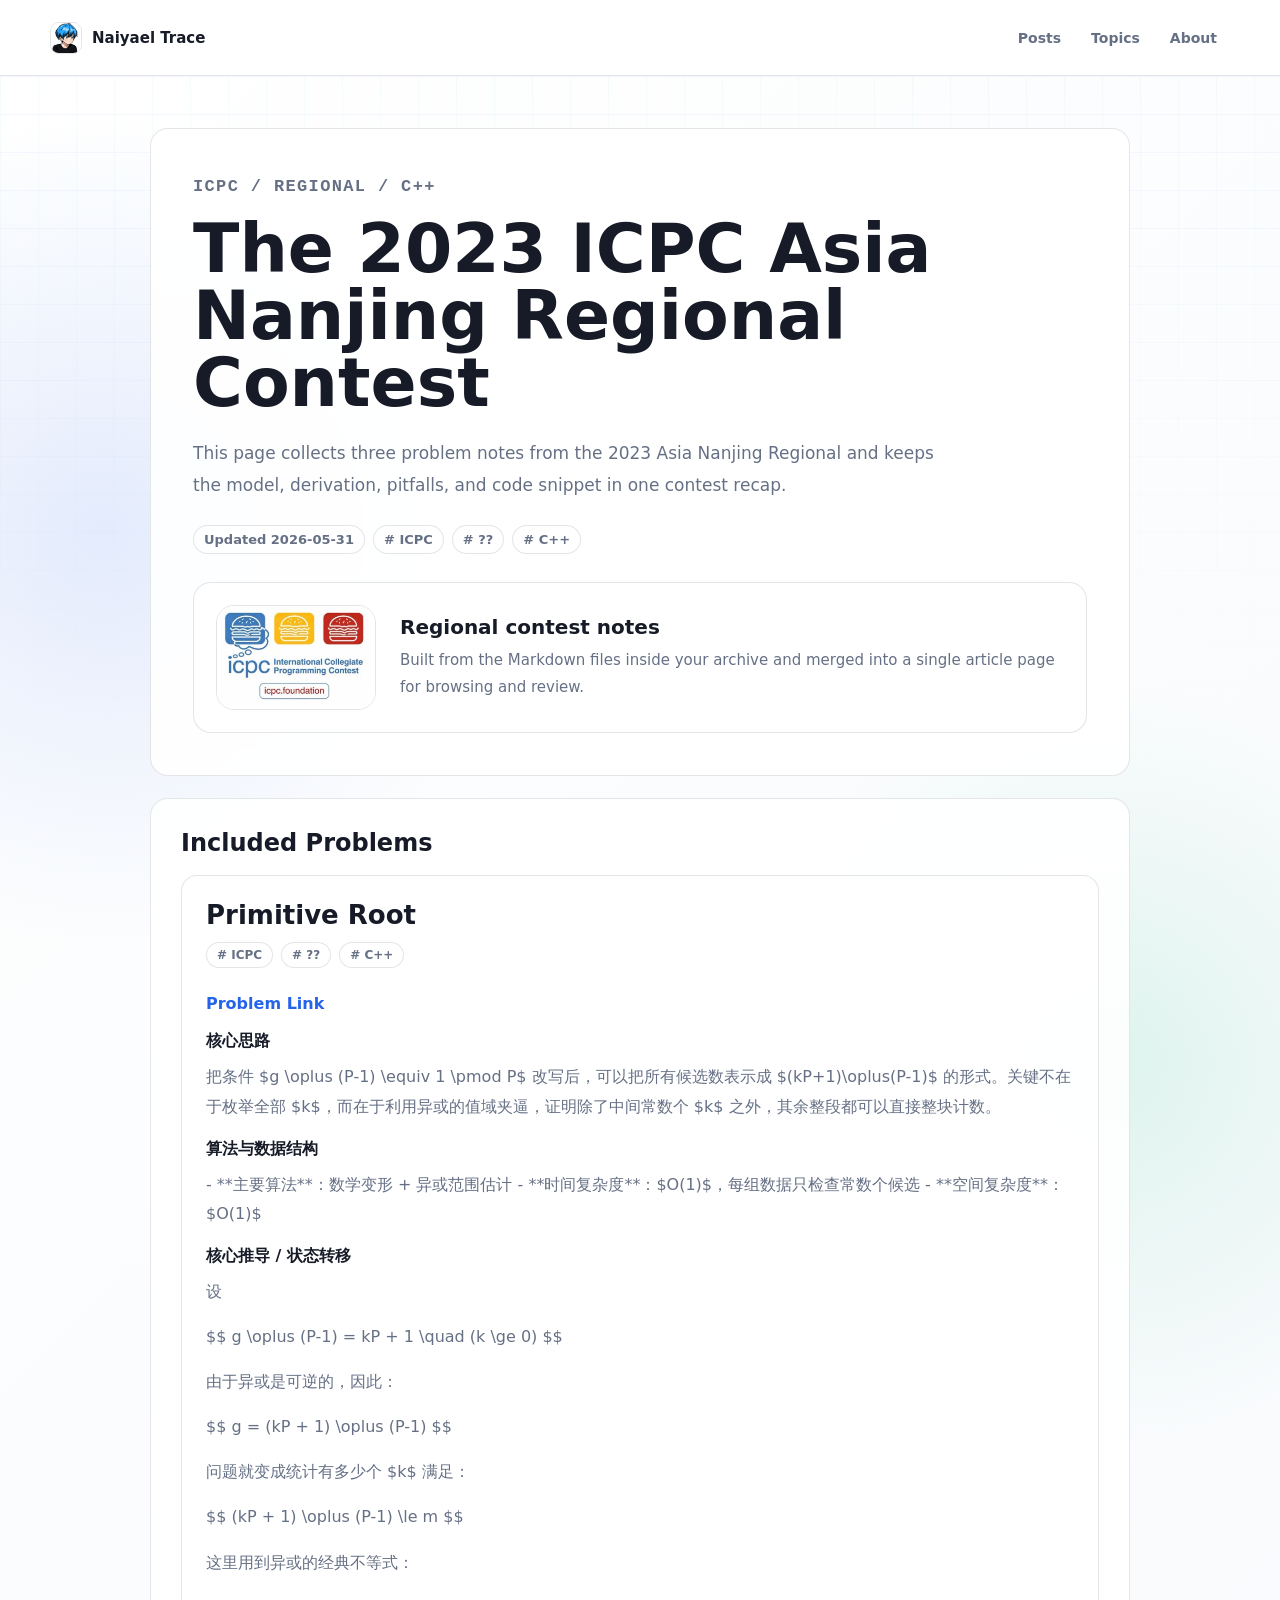
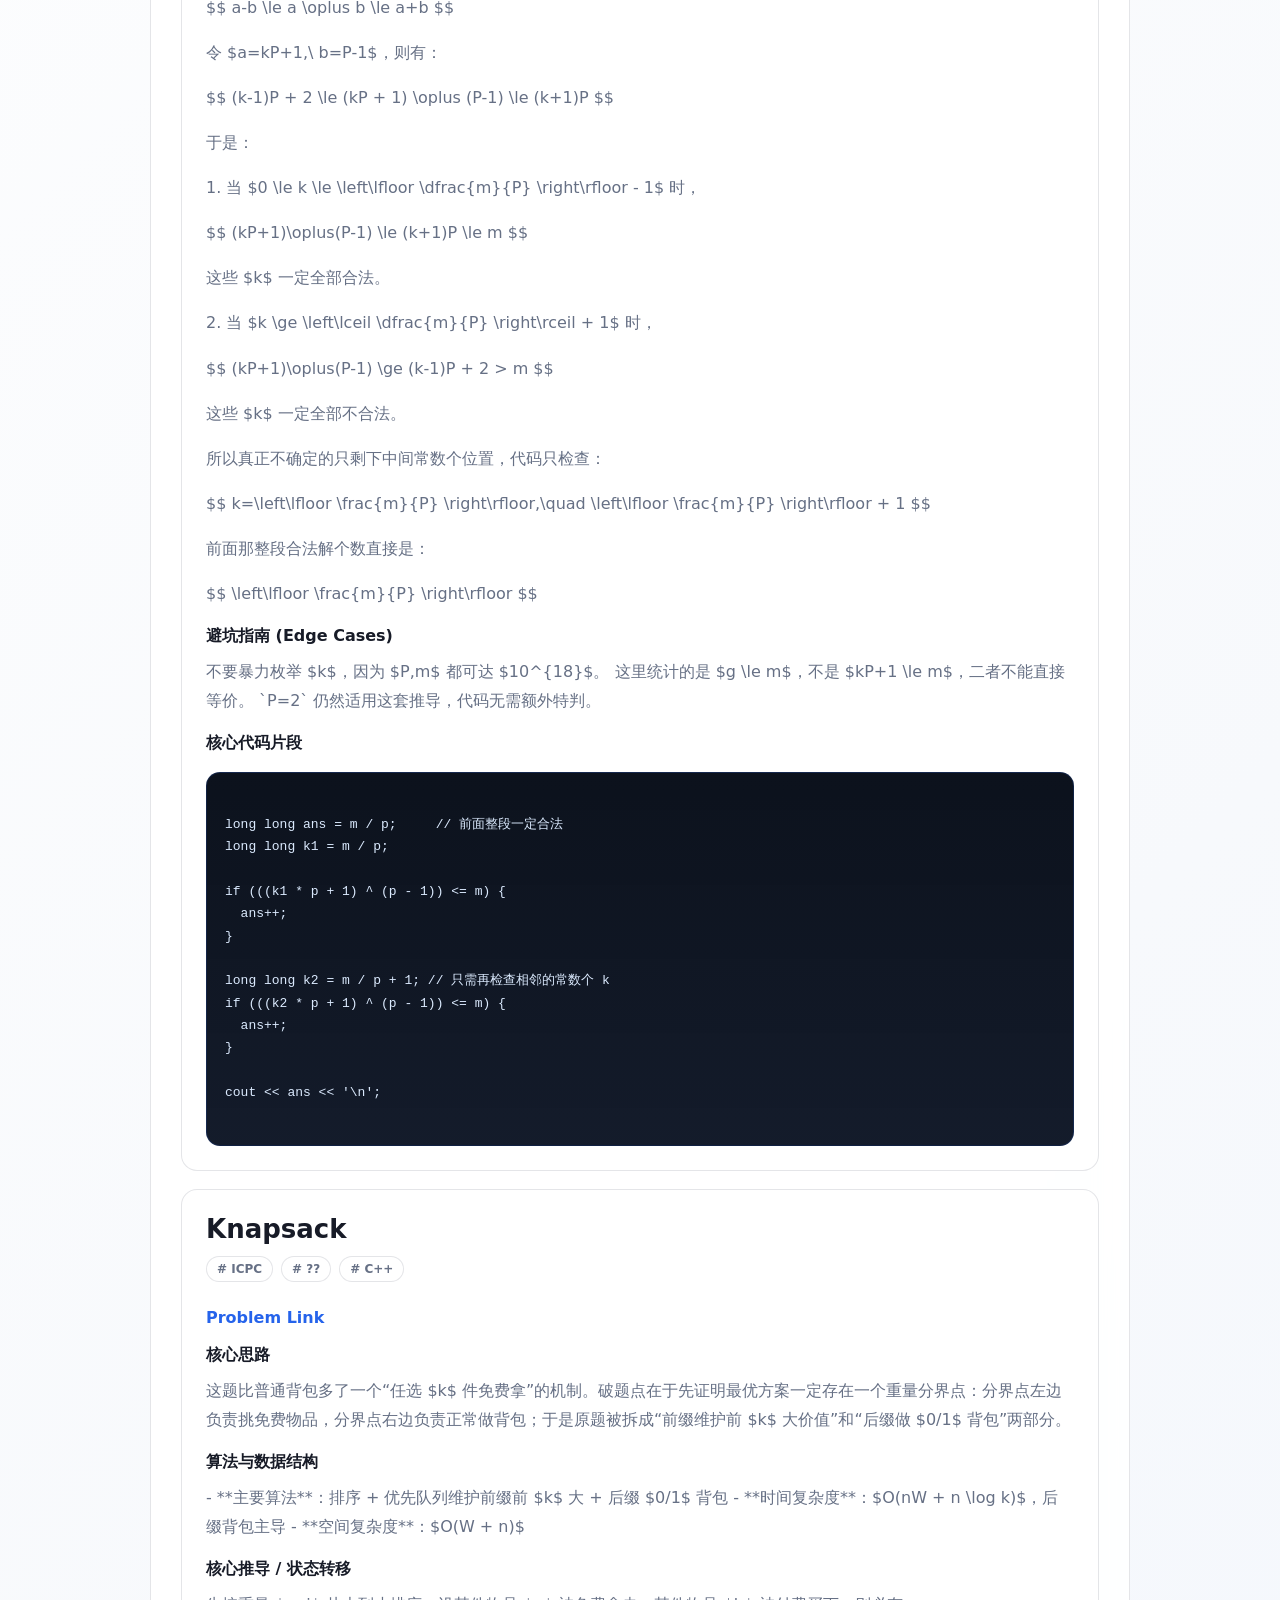
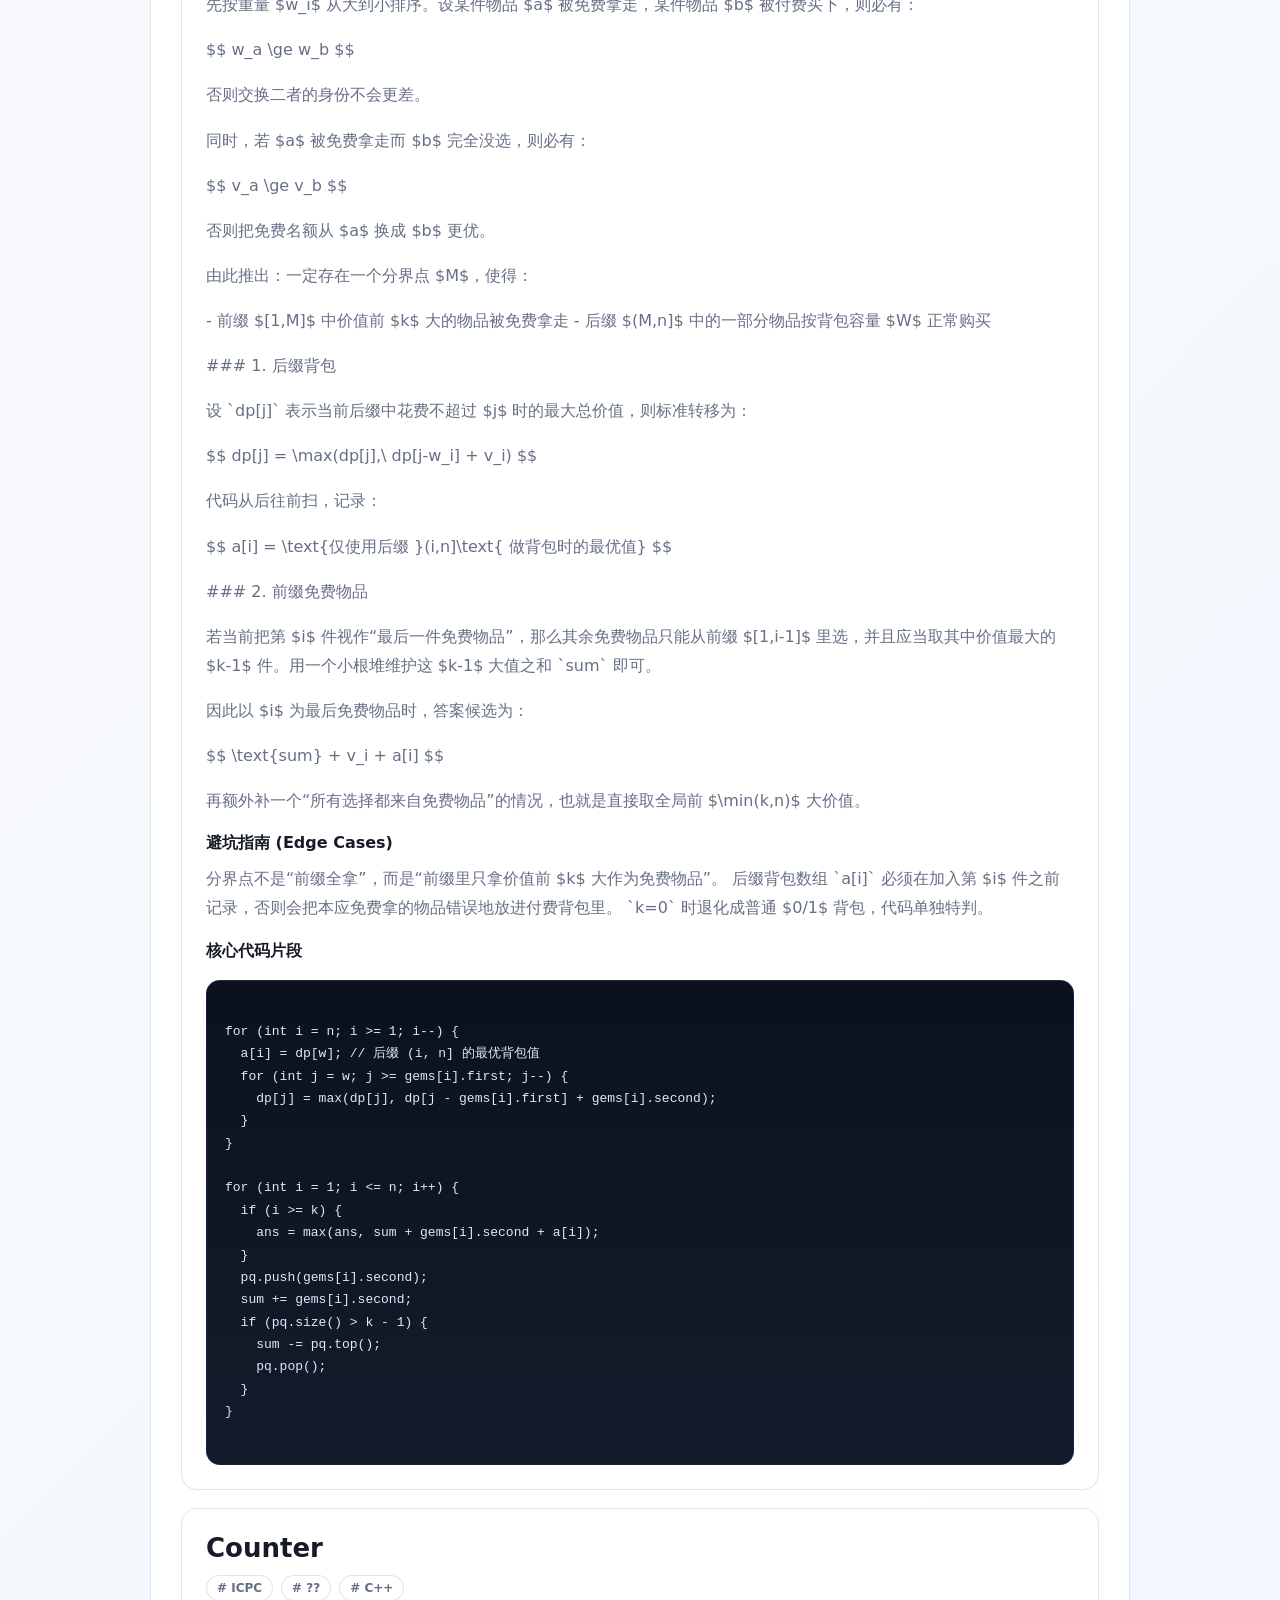
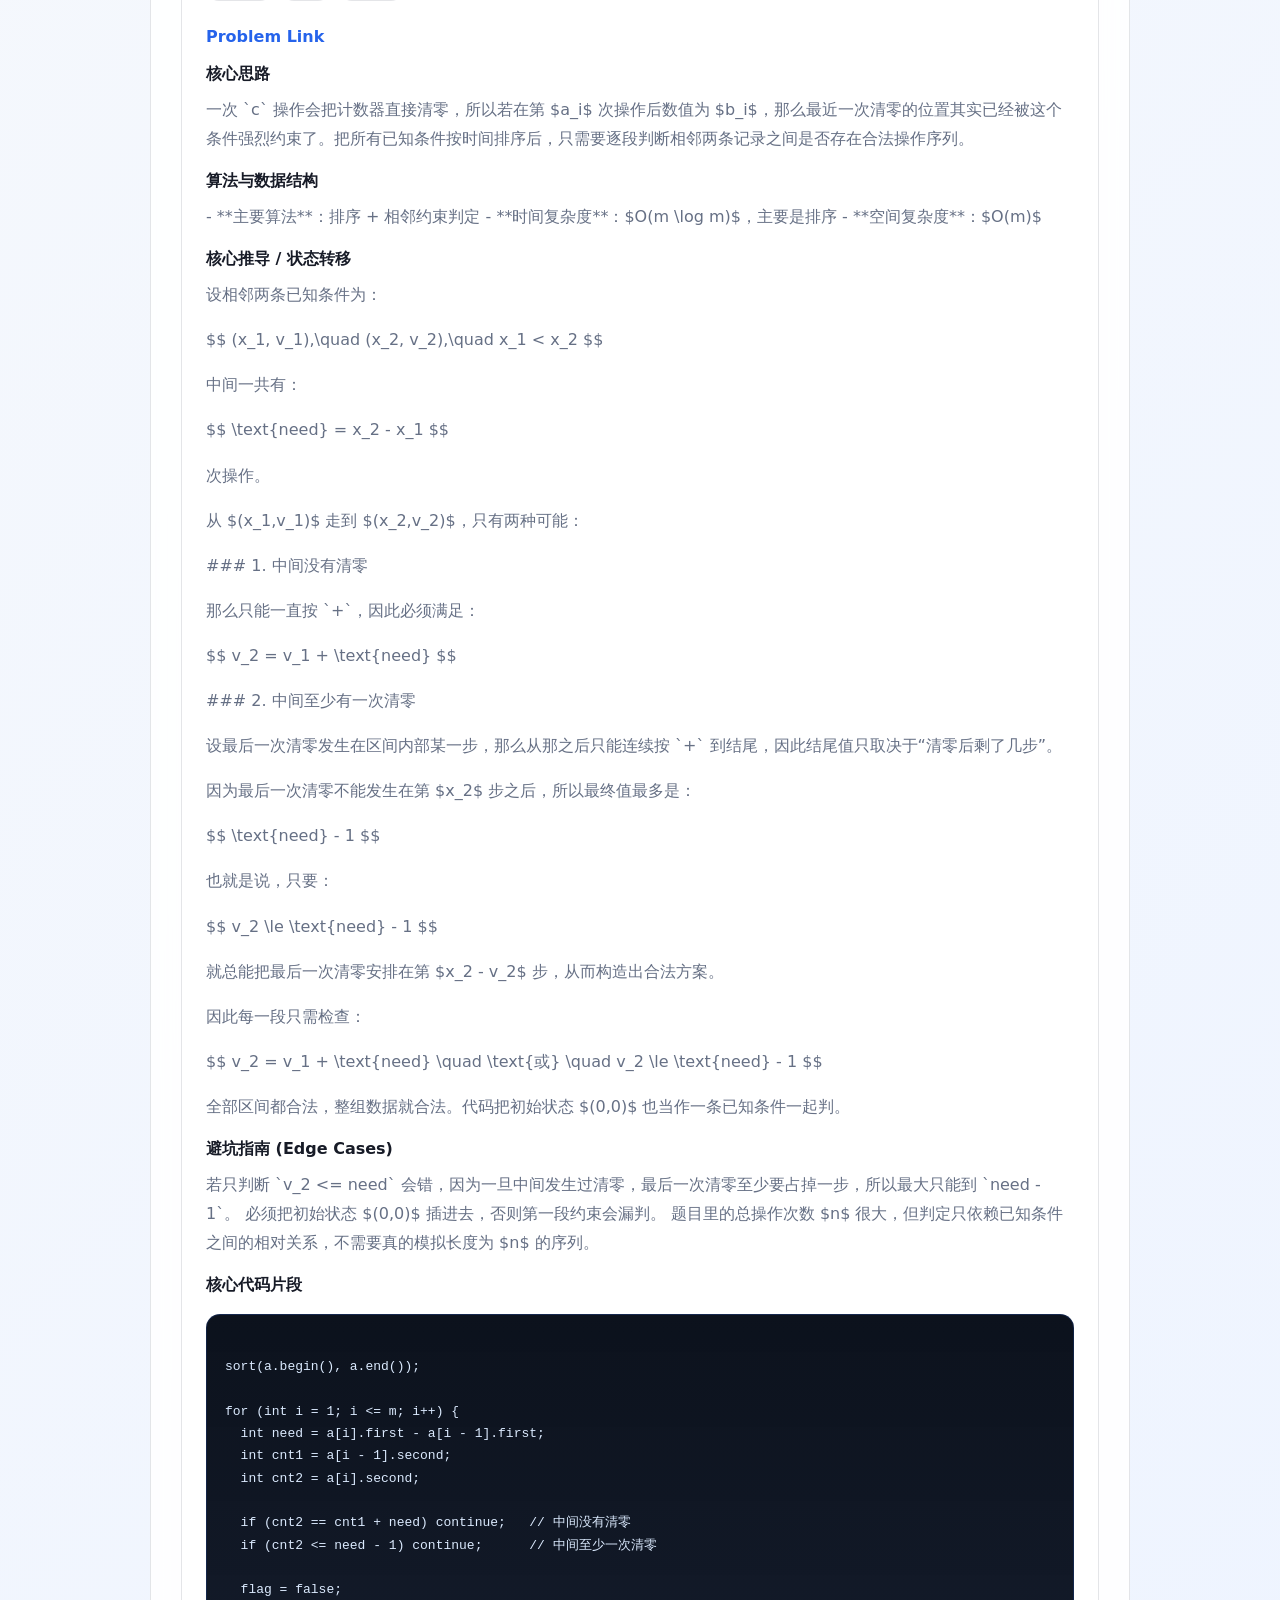
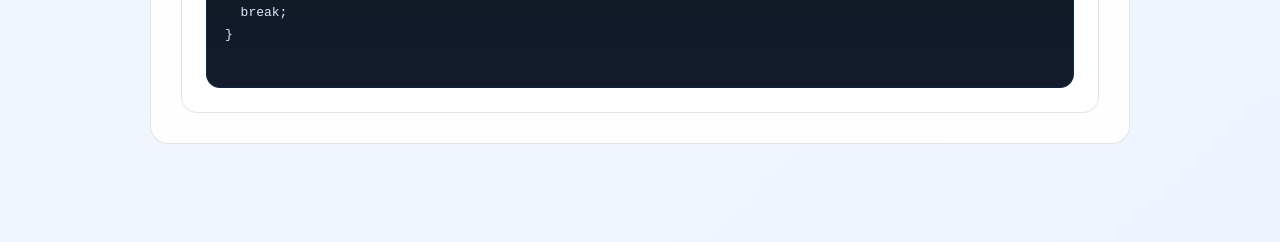
==== posts/2023-icpc-asia-nanjing-regional-contest.html @ f14d6ff4 "The 2023 ICPC Asia Nanjing Regional Contest" ====
<!doctype html>
<html lang="zh-CN">
  <head>
    <meta charset="UTF-8" />
    <meta name="viewport" content="width=device-width, initial-scale=1.0" />
    <meta
      name="description"
      content="Notes for The 2023 ICPC Asia Nanjing Regional Contest, including Primitive Root, Knapsack, and Counter with C++ snippets."
    />
    <title>The 2023 ICPC Asia Nanjing Regional Contest | Naiyael Trace</title>
    <link rel="icon" type="image/jpeg" href="../assets/icpc-burger.jpg" />
    <link rel="stylesheet" href="../styles.css" />
  </head>
  <body>
    <header class="site-header">
      <a class="brand" href="../index.html" aria-label="Back to home">
        <img class="brand-avatar" src="../assets/avatar.jpg" alt="Naiyael avatar" />
        <span>Naiyael Trace</span>
      </a>
      <nav class="site-nav" aria-label="Article navigation">
        <a href="../index.html#posts">Posts</a>
        <a href="../index.html#topics">Topics</a>
        <a href="../index.html#about">About</a>
      </nav>
    </header>

    <main class="article-shell">
      <article class="article-page">
        <header class="article-hero">
          <p class="eyebrow">ICPC / REGIONAL / C++</p>
          <h1>The 2023 ICPC Asia Nanjing Regional Contest</h1>
          <p>This page collects three problem notes from the 2023 Asia Nanjing Regional and keeps the model, derivation, pitfalls, and code snippet in one contest recap.</p>
          <div class="article-meta">
            <span>Updated 2026-05-31</span>
            <span># ICPC</span>
            <span># ??</span>
            <span># C++</span>
          </div>
          <div class="article-banner">
            <img src="../assets/icpc-burger.jpg" alt="ICPC contest icon" />
            <div>
              <strong>Regional contest notes</strong>
              <p>Built from the Markdown files inside your archive and merged into a single article page for browsing and review.</p>
            </div>
          </div>
        </header>

        <section class="article-section">
          <h2>Included Problems</h2>
          <div class="contest-stack">
            <article class="contest-card">
              <h3>Primitive Root</h3>
              <div class="contest-meta">
                <span># ICPC</span>
                <span># ??</span>
                <span># C++</span>
              </div>
              <a class="contest-link" href="https://codeforces.com/gym/104821/problem/C" target="_blank" rel="noreferrer">Problem Link</a>
              <h4>核心思路</h4>
              <p>把条件 $g \oplus (P-1) \equiv 1 \pmod P$ 改写后，可以把所有候选数表示成 $(kP+1)\oplus(P-1)$ 的形式。关键不在于枚举全部 $k$，而在于利用异或的值域夹逼，证明除了中间常数个 $k$ 之外，其余整段都可以直接整块计数。</p>
              <h4>算法与数据结构</h4>
              <p>- **主要算法**：数学变形 + 异或范围估计
- **时间复杂度**：$O(1)$，每组数据只检查常数个候选
- **空间复杂度**：$O(1)$</p>
              <h4>核心推导 / 状态转移</h4>
              <p>设</p>
              <p>$$
g \oplus (P-1) = kP + 1 \quad (k \ge 0)
$$</p>
              <p>由于异或是可逆的，因此：</p>
              <p>$$
g = (kP + 1) \oplus (P-1)
$$</p>
              <p>问题就变成统计有多少个 $k$ 满足：</p>
              <p>$$
(kP + 1) \oplus (P-1) \le m
$$</p>
              <p>这里用到异或的经典不等式：</p>
              <p>$$
a-b \le a \oplus b \le a+b
$$</p>
              <p>令 $a=kP+1,\ b=P-1$，则有：</p>
              <p>$$
(k-1)P + 2 \le (kP + 1) \oplus (P-1) \le (k+1)P
$$</p>
              <p>于是：</p>
              <p>1. 当 $0 \le k \le \left\lfloor \dfrac{m}{P} \right\rfloor - 1$ 时，</p>
              <p>$$
(kP+1)\oplus(P-1) \le (k+1)P \le m
$$</p>
              <p>这些 $k$ 一定全部合法。</p>
              <p>2. 当 $k \ge \left\lceil \dfrac{m}{P} \right\rceil + 1$ 时，</p>
              <p>$$
(kP+1)\oplus(P-1) \ge (k-1)P + 2 &gt; m
$$</p>
              <p>这些 $k$ 一定全部不合法。</p>
              <p>所以真正不确定的只剩下中间常数个位置，代码只检查：</p>
              <p>$$
k=\left\lfloor \frac{m}{P} \right\rfloor,\quad \left\lfloor \frac{m}{P} \right\rfloor + 1
$$</p>
              <p>前面那整段合法解个数直接是：</p>
              <p>$$
\left\lfloor \frac{m}{P} \right\rfloor
$$</p>
              <h4>避坑指南 (Edge Cases)</h4>
              <p>不要暴力枚举 $k$，因为 $P,m$ 都可达 $10^{18}$。
这里统计的是 $g \le m$，不是 $kP+1 \le m$，二者不能直接等价。
`P=2` 仍然适用这套推导，代码无需额外特判。</p>
              <h4>核心代码片段</h4>
              <pre><code>
long long ans = m / p;     // 前面整段一定合法
long long k1 = m / p;

if (((k1 * p + 1) ^ (p - 1)) &lt;= m) {
  ans++;
}

long long k2 = m / p + 1; // 只需再检查相邻的常数个 k
if (((k2 * p + 1) ^ (p - 1)) &lt;= m) {
  ans++;
}

cout &lt;&lt; ans &lt;&lt; &#x27;\n&#x27;;
              </code></pre>
            </article>
            <article class="contest-card">
              <h3>Knapsack</h3>
              <div class="contest-meta">
                <span># ICPC</span>
                <span># ??</span>
                <span># C++</span>
              </div>
              <a class="contest-link" href="https://codeforces.com/gym/104821/problem/G" target="_blank" rel="noreferrer">Problem Link</a>
              <h4>核心思路</h4>
              <p>这题比普通背包多了一个“任选 $k$ 件免费拿”的机制。破题点在于先证明最优方案一定存在一个重量分界点：分界点左边负责挑免费物品，分界点右边负责正常做背包；于是原题被拆成“前缀维护前 $k$ 大价值”和“后缀做 $0/1$ 背包”两部分。</p>
              <h4>算法与数据结构</h4>
              <p>- **主要算法**：排序 + 优先队列维护前缀前 $k$ 大 + 后缀 $0/1$ 背包
- **时间复杂度**：$O(nW + n \log k)$，后缀背包主导
- **空间复杂度**：$O(W + n)$</p>
              <h4>核心推导 / 状态转移</h4>
              <p>先按重量 $w_i$ 从大到小排序。设某件物品 $a$ 被免费拿走，某件物品 $b$ 被付费买下，则必有：</p>
              <p>$$
w_a \ge w_b
$$</p>
              <p>否则交换二者的身份不会更差。</p>
              <p>同时，若 $a$ 被免费拿走而 $b$ 完全没选，则必有：</p>
              <p>$$
v_a \ge v_b
$$</p>
              <p>否则把免费名额从 $a$ 换成 $b$ 更优。</p>
              <p>由此推出：一定存在一个分界点 $M$，使得：</p>
              <p>- 前缀 $[1,M]$ 中价值前 $k$ 大的物品被免费拿走
- 后缀 $(M,n]$ 中的一部分物品按背包容量 $W$ 正常购买</p>
              <p>### 1. 后缀背包</p>
              <p>设 `dp[j]` 表示当前后缀中花费不超过 $j$ 时的最大总价值，则标准转移为：</p>
              <p>$$
dp[j] = \max(dp[j],\ dp[j-w_i] + v_i)
$$</p>
              <p>代码从后往前扫，记录：</p>
              <p>$$
a[i] = \text{仅使用后缀 }(i,n]\text{ 做背包时的最优值}
$$</p>
              <p>### 2. 前缀免费物品</p>
              <p>若当前把第 $i$ 件视作“最后一件免费物品”，那么其余免费物品只能从前缀 $[1,i-1]$ 里选，并且应当取其中价值最大的 $k-1$ 件。用一个小根堆维护这 $k-1$ 大值之和 `sum` 即可。</p>
              <p>因此以 $i$ 为最后免费物品时，答案候选为：</p>
              <p>$$
\text{sum} + v_i + a[i]
$$</p>
              <p>再额外补一个“所有选择都来自免费物品”的情况，也就是直接取全局前 $\min(k,n)$ 大价值。</p>
              <h4>避坑指南 (Edge Cases)</h4>
              <p>分界点不是“前缀全拿”，而是“前缀里只拿价值前 $k$ 大作为免费物品”。
后缀背包数组 `a[i]` 必须在加入第 $i$ 件之前记录，否则会把本应免费拿的物品错误地放进付费背包里。
`k=0` 时退化成普通 $0/1$ 背包，代码单独特判。</p>
              <h4>核心代码片段</h4>
              <pre><code>
for (int i = n; i &gt;= 1; i--) {
  a[i] = dp[w]; // 后缀 (i, n] 的最优背包值
  for (int j = w; j &gt;= gems[i].first; j--) {
    dp[j] = max(dp[j], dp[j - gems[i].first] + gems[i].second);
  }
}

for (int i = 1; i &lt;= n; i++) {
  if (i &gt;= k) {
    ans = max(ans, sum + gems[i].second + a[i]);
  }
  pq.push(gems[i].second);
  sum += gems[i].second;
  if (pq.size() &gt; k - 1) {
    sum -= pq.top();
    pq.pop();
  }
}
              </code></pre>
            </article>
            <article class="contest-card">
              <h3>Counter</h3>
              <div class="contest-meta">
                <span># ICPC</span>
                <span># ??</span>
                <span># C++</span>
              </div>
              <a class="contest-link" href="https://codeforces.com/gym/104821/problem/I" target="_blank" rel="noreferrer">Problem Link</a>
              <h4>核心思路</h4>
              <p>一次 `c` 操作会把计数器直接清零，所以若在第 $a_i$ 次操作后数值为 $b_i$，那么最近一次清零的位置其实已经被这个条件强烈约束了。把所有已知条件按时间排序后，只需要逐段判断相邻两条记录之间是否存在合法操作序列。</p>
              <h4>算法与数据结构</h4>
              <p>- **主要算法**：排序 + 相邻约束判定
- **时间复杂度**：$O(m \log m)$，主要是排序
- **空间复杂度**：$O(m)$</p>
              <h4>核心推导 / 状态转移</h4>
              <p>设相邻两条已知条件为：</p>
              <p>$$
(x_1, v_1),\quad (x_2, v_2),\quad x_1 &lt; x_2
$$</p>
              <p>中间一共有：</p>
              <p>$$
\text{need} = x_2 - x_1
$$</p>
              <p>次操作。</p>
              <p>从 $(x_1,v_1)$ 走到 $(x_2,v_2)$，只有两种可能：</p>
              <p>### 1. 中间没有清零</p>
              <p>那么只能一直按 `+`，因此必须满足：</p>
              <p>$$
v_2 = v_1 + \text{need}
$$</p>
              <p>### 2. 中间至少有一次清零</p>
              <p>设最后一次清零发生在区间内部某一步，那么从那之后只能连续按 `+` 到结尾，因此结尾值只取决于“清零后剩了几步”。</p>
              <p>因为最后一次清零不能发生在第 $x_2$ 步之后，所以最终值最多是：</p>
              <p>$$
\text{need} - 1
$$</p>
              <p>也就是说，只要：</p>
              <p>$$
v_2 \le \text{need} - 1
$$</p>
              <p>就总能把最后一次清零安排在第 $x_2 - v_2$ 步，从而构造出合法方案。</p>
              <p>因此每一段只需检查：</p>
              <p>$$
v_2 = v_1 + \text{need}
\quad \text{或} \quad
v_2 \le \text{need} - 1
$$</p>
              <p>全部区间都合法，整组数据就合法。代码把初始状态 $(0,0)$ 也当作一条已知条件一起判。</p>
              <h4>避坑指南 (Edge Cases)</h4>
              <p>若只判断 `v_2 &lt;= need` 会错，因为一旦中间发生过清零，最后一次清零至少要占掉一步，所以最大只能到 `need - 1`。
必须把初始状态 $(0,0)$ 插进去，否则第一段约束会漏判。
题目里的总操作次数 $n$ 很大，但判定只依赖已知条件之间的相对关系，不需要真的模拟长度为 $n$ 的序列。</p>
              <h4>核心代码片段</h4>
              <pre><code>
sort(a.begin(), a.end());

for (int i = 1; i &lt;= m; i++) {
  int need = a[i].first - a[i - 1].first;
  int cnt1 = a[i - 1].second;
  int cnt2 = a[i].second;

  if (cnt2 == cnt1 + need) continue;   // 中间没有清零
  if (cnt2 &lt;= need - 1) continue;      // 中间至少一次清零

  flag = false;
  break;
}
              </code></pre>
            </article>
          </div>
        </section>
      </article>
    </main>
  </body>
</html>
---- styles.css ----
:root {
  color-scheme: light;
  --bg: #f7f9fc;
  --panel: rgba(255, 255, 255, 0.9);
  --panel-2: #ffffff;
  --text: #171b27;
  --muted: #667085;
  --line: rgba(34, 45, 68, 0.12);
  --green: #12b981;
  --blue: #2563eb;
  --orange: #f59e0b;
  --rose: #f43f5e;
  font-family:
    Inter, ui-sans-serif, system-ui, -apple-system, BlinkMacSystemFont,
    "Segoe UI", "Microsoft YaHei", sans-serif;
}

:root[data-theme="dark"] {
  color-scheme: dark;
  --bg: #070a12;
  --panel: rgba(15, 20, 36, 0.9);
  --panel-2: #101526;
  --text: #f7fbff;
  --muted: #8d98ac;
  --line: rgba(255, 255, 255, 0.12);
  --green: #7cf7c8;
  --blue: #69a7ff;
  --orange: #ffb86b;
  --rose: #ff7aa8;
}

* {
  box-sizing: border-box;
}

[hidden] {
  display: none !important;
}

html {
  scroll-behavior: smooth;
}

body {
  min-height: 100vh;
  margin: 0;
  color: var(--text);
  background:
    radial-gradient(circle at 8% 8%, rgba(37, 99, 235, 0.12), transparent 26rem),
    radial-gradient(circle at 86% 16%, rgba(18, 185, 129, 0.12), transparent 24rem),
    linear-gradient(135deg, #ffffff 0%, #f7f9fc 46%, #eef4ff 100%);
  overflow-x: hidden;
}

:root[data-theme="dark"] body {
  background:
    radial-gradient(circle at 10% 8%, rgba(105, 167, 255, 0.16), transparent 26rem),
    radial-gradient(circle at 86% 18%, rgba(124, 247, 200, 0.12), transparent 24rem),
    linear-gradient(135deg, #070912 0%, #0c1020 48%, #101220 100%);
}

body::before {
  position: fixed;
  inset: 0;
  z-index: -2;
  content: "";
  background-image:
    linear-gradient(rgba(37, 99, 235, 0.055) 1px, transparent 1px),
    linear-gradient(90deg, rgba(18, 185, 129, 0.045) 1px, transparent 1px);
  background-size: 38px 38px;
  mask-image: linear-gradient(to bottom, #000, transparent 82%);
  pointer-events: none;
}

:root[data-theme="dark"] body::before {
  background-image:
    linear-gradient(rgba(255, 255, 255, 0.035) 1px, transparent 1px),
    linear-gradient(90deg, rgba(255, 255, 255, 0.035) 1px, transparent 1px);
}

a {
  color: inherit;
  text-decoration: none;
}

button {
  font: inherit;
}

#particle-canvas {
  position: fixed;
  inset: 0;
  z-index: -1;
  width: 100%;
  height: 100%;
  pointer-events: none;
  opacity: 0.55;
}

.page-shell,
.site-footer {
  width: min(1180px, calc(100% - 32px));
  margin-inline: auto;
}

.site-header {
  position: sticky;
  top: 0;
  z-index: 10;
  display: flex;
  min-height: 76px;
  align-items: center;
  justify-content: space-between;
  width: 100%;
  padding-inline: max(16px, calc((100vw - 1180px) / 2));
  border-bottom: 1px solid var(--line);
  background: rgba(255, 255, 255, 0.82);
  backdrop-filter: blur(18px);
}

:root[data-theme="dark"] .site-header {
  background: rgba(8, 10, 18, 0.78);
}

.brand,
.site-nav {
  display: flex;
  align-items: center;
}

.brand {
  gap: 10px;
  color: var(--text);
  font-size: 15px;
  font-weight: 800;
}

.brand-avatar {
  width: 32px;
  height: 32px;
  border: 1px solid var(--line);
  border-radius: 9px;
  object-fit: cover;
}

.site-nav {
  gap: 4px;
}

.site-nav a {
  border: 1px solid transparent;
  border-radius: 999px;
  padding: 8px 12px;
  color: var(--muted);
  font-size: 14px;
  font-weight: 700;
}

.site-nav a:hover {
  color: var(--text);
  border-color: var(--line);
  background: rgba(37, 99, 235, 0.06);
}

.theme-switch {
  display: inline-flex;
  align-items: center;
  justify-content: center;
  min-width: 38px;
  height: 38px;
  margin-left: 6px;
  border: 1px solid var(--line);
  border-radius: 999px;
  background: rgba(255, 255, 255, 0.72);
  color: var(--muted);
  cursor: pointer;
}

.theme-switch:hover {
  color: var(--text);
  border-color: var(--blue);
}

.hero-lab {
  display: grid;
  grid-template-columns: minmax(0, 1fr) 340px;
  gap: 22px;
  align-items: stretch;
  padding-top: 58px;
}

.hero-copy {
  position: relative;
  min-height: 520px;
  border: 1px solid var(--line);
  border-radius: 18px;
  padding: 58px;
  overflow: hidden;
  background:
    linear-gradient(rgba(18, 185, 129, 0.075) 1px, transparent 1px),
    linear-gradient(90deg, rgba(37, 99, 235, 0.065) 1px, transparent 1px),
    linear-gradient(135deg, rgba(255, 255, 255, 0.98), rgba(244, 248, 255, 0.94));
  background-size: 30px 30px, 30px 30px, auto;
}

:root[data-theme="dark"] .hero-copy {
  background:
    linear-gradient(rgba(18, 185, 129, 0.075) 1px, transparent 1px),
    linear-gradient(90deg, rgba(37, 99, 235, 0.065) 1px, transparent 1px),
    linear-gradient(135deg, rgba(255, 255, 255, 0.04), rgba(17, 23, 41, 0.94));
}

.hero-copy::after {
  position: absolute;
  right: -90px;
  bottom: -120px;
  width: 360px;
  height: 360px;
  content: "";
  border: 1px solid rgba(18, 185, 129, 0.18);
  border-radius: 50%;
  background: radial-gradient(circle, rgba(18, 185, 129, 0.1), transparent 60%);
}

.hero-copy > * {
  position: relative;
  z-index: 1;
}

.eyebrow,
.section-kicker {
  margin: 0 0 14px;
  color: var(--green);
  font-family: "SFMono-Regular", Consolas, "Liberation Mono", monospace;
  font-size: 12px;
  font-weight: 800;
  letter-spacing: 0.08em;
  text-transform: uppercase;
}

h1,
h2,
h3,
p {
  margin-top: 0;
}

h1 {
  max-width: 760px;
  margin-bottom: 22px;
  font-size: clamp(48px, 7vw, 90px);
  font-weight: 900;
  line-height: 0.98;
  letter-spacing: 0;
}

h2 {
  margin-bottom: 0;
  font-size: 24px;
  font-weight: 850;
}

h3 {
  margin-bottom: 10px;
  font-size: 20px;
}

.hero-copy p:not(.eyebrow) {
  max-width: 680px;
  color: var(--muted);
  font-size: 17px;
  line-height: 1.9;
}

.hero-actions {
  display: flex;
  flex-wrap: wrap;
  gap: 12px;
  margin-top: 34px;
}

.hero-actions a,
.profile-card a,
.read-link {
  display: inline-flex;
  min-height: 42px;
  align-items: center;
  justify-content: center;
  border: 1px solid rgba(124, 247, 200, 0.72);
  border-radius: 999px;
  padding: 0 18px;
  color: #ffffff;
  background: var(--green);
  font-size: 14px;
  font-weight: 900;
}

.hero-actions a + a {
  color: var(--text);
  border-color: var(--line);
  background: rgba(255, 255, 255, 0.72);
}

.hero-widgets {
  display: grid;
  gap: 16px;
}

.terminal-card,
.music-card,
.skill-panel,
.topic-strip,
.profile-card,
.side-card,
.post-card,
.empty-state {
  border: 1px solid var(--line);
  border-radius: 16px;
  background: var(--panel);
  backdrop-filter: blur(16px);
}

.terminal-card {
  padding: 16px;
}

.terminal-bar {
  display: flex;
  gap: 7px;
  margin-bottom: 14px;
}

.terminal-bar span {
  width: 10px;
  height: 10px;
  border-radius: 50%;
  background: var(--rose);
}

.terminal-bar span:nth-child(2) {
  background: var(--orange);
}

.terminal-bar span:nth-child(3) {
  background: var(--green);
}

.terminal-card pre {
  margin: 0;
  color: var(--text);
  font-family: "SFMono-Regular", Consolas, "Liberation Mono", monospace;
  font-size: 13px;
  line-height: 1.8;
  white-space: pre-wrap;
}

.music-card {
  display: grid;
  padding: 16px;
}

.music-cover {
  position: relative;
  display: grid;
  min-height: 104px;
  place-items: center;
  border: 1px solid var(--line);
  border-radius: 12px;
  overflow: hidden;
  background:
    linear-gradient(135deg, rgba(37, 99, 235, 0.72), rgba(18, 185, 129, 0.62)),
    linear-gradient(rgba(255, 255, 255, 0.18) 1px, transparent 1px),
    linear-gradient(90deg, rgba(255, 255, 255, 0.18) 1px, transparent 1px);
  background-size: auto, 20px 20px, 20px 20px;
}

.disc {
  position: relative;
  width: 60px;
  height: 60px;
  border: 11px solid rgba(255, 255, 255, 0.86);
  border-radius: 50%;
  background: rgba(255, 255, 255, 0.26);
}

.disc::after {
  position: absolute;
  inset: 16px;
  content: "";
  border-radius: 50%;
  background: #fff;
}

.wave {
  position: absolute;
  width: 30px;
  height: 30px;
  border: 2px solid rgba(255, 255, 255, 0.54);
  border-left: 0;
  border-bottom: 0;
  border-radius: 0 30px 0 0;
}

.wave-a {
  right: 70px;
  top: 36px;
}

.wave-b {
  left: 70px;
  bottom: 36px;
  transform: rotate(180deg);
}

.music-info {
  padding-top: 16px;
}

.music-info h2 {
  margin-bottom: 6px;
}

.music-info p:last-child {
  margin-bottom: 0;
  color: var(--muted);
  line-height: 1.65;
}

.music-progress {
  height: 5px;
  margin: 16px 0;
  border-radius: 999px;
  background: rgba(34, 45, 68, 0.1);
  overflow: hidden;
}

.music-progress span {
  display: block;
  width: 0;
  height: 100%;
  border-radius: inherit;
  background: var(--green);
}

.music-controls {
  display: grid;
  grid-template-columns: repeat(3, 1fr);
  gap: 8px;
}

.music-controls button {
  min-height: 34px;
  border: 1px solid var(--line);
  border-radius: 999px;
  color: var(--text);
  background: rgba(255, 255, 255, 0.75);
  cursor: pointer;
  font-size: 12px;
  font-weight: 800;
}

.music-controls button:hover:not(:disabled) {
  border-color: var(--green);
}

.music-controls button:disabled {
  cursor: not-allowed;
  opacity: 0.42;
}

.skill-panel {
  margin-top: 22px;
  padding: 20px;
  overflow: hidden;
}

.section-heading,
.section-title {
  display: flex;
  align-items: end;
  justify-content: space-between;
  gap: 16px;
  margin-bottom: 18px;
}

.skill-grid {
  display: flex;
  gap: 12px;
  align-items: stretch;
  will-change: transform;
}

.skill-grid article {
  display: grid;
  flex: 0 0 calc((100% - 36px) / 4);
  min-height: 150px;
  grid-template-rows: 52px auto 1fr;
  gap: 8px;
  border: 1px solid var(--line);
  border-radius: 14px;
  padding: 14px;
  background: rgba(255, 255, 255, 0.78);
  transition:
    transform 0.25s ease,
    box-shadow 0.25s ease,
    border-color 0.25s ease;
}

.skill-grid article:hover {
  transform: translateY(-3px);
  border-color: var(--blue);
}

.skill-grid img {
  width: auto;
  height: 52px;
  max-width: 100%;
  object-fit: contain;
  justify-self: start;
}

.skill-grid strong {
  font-size: 16px;
}

.skill-grid span {
  color: var(--muted);
  font-size: 13px;
  line-height: 1.45;
}

.topic-strip {
  display: flex;
  gap: 8px;
  align-items: center;
  margin-top: 22px;
  padding: 10px;
  overflow-x: auto;
}

.topic-pill {
  flex: 0 0 auto;
  border: 1px solid transparent;
  border-radius: 999px;
  padding: 9px 13px;
  color: var(--muted);
  background: transparent;
  cursor: pointer;
  font-size: 14px;
  font-weight: 800;
}

.topic-pill:hover {
  color: var(--text);
  border-color: var(--line);
}

.topic-pill.is-active {
  color: #ffffff;
  border-color: var(--green);
  background: var(--green);
}

.content-layout {
  display: grid;
  grid-template-columns: minmax(0, 1fr) 300px;
  gap: 22px;
  align-items: start;
  margin-top: 42px;
}

.section-title span {
  color: var(--muted);
  font-size: 14px;
  font-weight: 700;
}

.post-grid {
  display: grid;
  grid-template-columns: repeat(2, minmax(0, 1fr));
  gap: 16px;
}

.post-card {
  overflow: hidden;
  transition: transform 0.25s ease, border-color 0.25s ease;
}

.post-card:hover {
  transform: translateY(-4px);
  border-color: var(--blue);
}

.post-cover {
  min-height: 156px;
  border-bottom: 1px solid var(--line);
  padding: 20px;
  color: #fff;
  background:
    linear-gradient(135deg, rgba(8, 10, 18, 0.14), rgba(8, 10, 18, 0.48)),
    var(--cover);
}

.post-cover span {
  display: inline-flex;
  border: 1px solid rgba(255, 255, 255, 0.34);
  border-radius: 999px;
  padding: 5px 9px;
  background: rgba(0, 0, 0, 0.24);
  font-size: 12px;
  font-weight: 800;
}

.post-body {
  padding: 20px;
}

.post-meta {
  display: flex;
  flex-wrap: wrap;
  gap: 8px 12px;
  margin-bottom: 10px;
  color: var(--muted);
  font-size: 12px;
  font-weight: 700;
}

.post-body p {
  margin-bottom: 16px;
  color: var(--muted);
  line-height: 1.75;
}

.tag-list {
  display: flex;
  flex-wrap: wrap;
  gap: 6px;
}

.tag {
  border: 1px solid var(--line);
  border-radius: 999px;
  padding: 4px 8px;
  color: #384154;
  background: rgba(255, 255, 255, 0.78);
  font-size: 12px;
  font-weight: 700;
}

.read-link {
  min-height: 34px;
  margin-top: 16px;
  font-size: 13px;
}

.empty-state {
  display: grid;
  gap: 8px;
  padding: 34px;
  color: var(--muted);
  text-align: center;
}

.empty-state strong {
  color: var(--text);
}

.sidebar {
  display: grid;
  gap: 16px;
  position: sticky;
  top: 92px;
}

.profile-card,
.side-card {
  padding: 20px;
}

.profile-card {
  display: grid;
  justify-items: start;
  text-align: left;
}

.avatar {
  width: 76px;
  height: 76px;
  margin-bottom: 16px;
  border: 1px solid var(--line);
  border-radius: 16px;
  object-fit: cover;
}

.profile-card h2 {
  margin-bottom: 10px;
}

.profile-card p,
.side-card p {
  color: var(--muted);
  line-height: 1.78;
}

.profile-card a {
  min-height: 36px;
  margin-top: 2px;
}

.side-card h2 {
  margin-bottom: 12px;
  font-size: 18px;
}

.site-footer {
  border-top: 1px solid var(--line);
  margin-top: 56px;
  padding: 28px 0;
  color: var(--muted);
  font-size: 13px;
}

@media (max-width: 1040px) {
  .hero-lab,
  .content-layout {
    grid-template-columns: 1fr;
  }

  .skill-grid article {
    flex-basis: calc((100% - 12px) / 2);
  }

  .sidebar {
    position: static;
  }
}

@media (max-width: 720px) {
  .site-header {
    align-items: flex-start;
    flex-direction: column;
    gap: 12px;
    padding: 14px 0;
  }

  .site-nav {
    width: 100%;
    overflow-x: auto;
  }

  .hero-lab {
    padding-top: 34px;
  }

  .hero-copy {
    min-height: auto;
    padding: 32px 24px;
  }

  h1 {
    font-size: 42px;
  }

  .hero-actions a {
    width: 100%;
  }

  .skill-grid article {
    flex-basis: 100%;
  }

  .post-grid {
    grid-template-columns: 1fr;
  }
}

@media (max-width: 520px) {
  .page-shell,
  .site-footer {
    width: min(100% - 24px, 1180px);
  }

  .site-header {
    width: 100%;
    padding-inline: 12px;
  }

  h1 {
    font-size: 36px;
  }

  .music-controls {
    grid-template-columns: 1fr;
  }

  .section-heading,
  .section-title {
    align-items: flex-start;
    flex-direction: column;
  }

}

.article-shell {
  width: min(980px, calc(100% - 32px));
  margin: 0 auto;
  padding: 52px 0 80px;
}

.article-page {
  color: var(--text);
}

.article-hero,
.article-section {
  border: 1px solid var(--line);
  border-radius: 18px;
  background: var(--panel);
  backdrop-filter: blur(16px);
}

.article-hero {
  padding: 42px;
  margin-bottom: 22px;
}

.article-hero h1 {
  max-width: 860px;
  font-size: clamp(38px, 6vw, 68px);
}

.article-hero p {
  max-width: 760px;
  color: var(--muted);
  font-size: 17px;
  line-height: 1.85;
}

.article-meta {
  display: flex;
  flex-wrap: wrap;
  gap: 8px;
  margin-top: 24px;
}

.article-meta span {
  border: 1px solid var(--line);
  border-radius: 999px;
  padding: 6px 10px;
  color: var(--muted);
  background: rgba(255, 255, 255, 0.5);
  font-size: 13px;
  font-weight: 700;
}

.article-section {
  padding: 30px;
  margin-bottom: 18px;
}

.article-section h2 {
  margin-bottom: 18px;
}

.article-banner {
  display: grid;
  grid-template-columns: 160px minmax(0, 1fr);
  gap: 24px;
  align-items: center;
  margin-top: 28px;
  border: 1px solid var(--line);
  border-radius: 18px;
  padding: 22px;
  background: rgba(255, 255, 255, 0.64);
}

:root[data-theme="dark"] .article-banner {
  background: rgba(255, 255, 255, 0.04);
}

.article-banner img {
  width: 100%;
  border-radius: 18px;
  border: 1px solid var(--line);
  object-fit: cover;
}

.article-banner strong {
  display: block;
  margin-bottom: 8px;
  font-size: 20px;
}

.article-banner p {
  margin: 0;
  max-width: none;
  font-size: 15px;
  line-height: 1.82;
}

.article-callout {
  border-left: 4px solid var(--blue);
  border-radius: 14px;
  padding: 18px 18px 18px 20px;
  background: rgba(37, 99, 235, 0.08);
  color: var(--muted);
}

.article-callout strong {
  color: var(--text);
}

.article-callout p {
  margin: 0;
  max-width: none;
}

.template-stack {
  display: grid;
  gap: 16px;
}

.template-card {
  border: 1px solid var(--line);
  border-radius: 16px;
  padding: 22px;
  background: rgba(255, 255, 255, 0.68);
}

:root[data-theme="dark"] .template-card {
  background: rgba(255, 255, 255, 0.04);
}

.template-card h3 {
  margin-bottom: 12px;
  font-size: 24px;
}

.template-card p,
.template-card li {
  color: var(--muted);
  line-height: 1.8;
}

.template-card ul,
.template-card ol {
  margin: 0;
  padding-left: 22px;
}

.template-card strong {
  color: var(--text);
}

.template-card pre {
  overflow-x: auto;
  margin: 18px 0 0;
  border: 1px solid rgba(37, 99, 235, 0.18);
  border-radius: 14px;
  padding: 18px;
  color: #dbeafe;
  background: linear-gradient(180deg, rgba(7, 13, 24, 0.98), rgba(10, 18, 34, 0.96));
  font-family: "SFMono-Regular", Consolas, "Liberation Mono", monospace;
  font-size: 13px;
  line-height: 1.72;
  white-space: pre;
}

.template-card code {
  font-family: inherit;
}

.template-checklist {
  display: grid;
  gap: 10px;
  margin: 0;
  padding-left: 22px;
  color: var(--muted);
  line-height: 1.85;
}

.contest-stack {
  display: grid;
  gap: 18px;
}

.contest-card {
  border: 1px solid var(--line);
  border-radius: 16px;
  padding: 24px;
  background: rgba(255, 255, 255, 0.68);
}

:root[data-theme="dark"] .contest-card {
  background: rgba(255, 255, 255, 0.04);
}

.contest-card h3 {
  margin-bottom: 10px;
  font-size: 26px;
}

.contest-card h4 {
  margin: 18px 0 10px;
  font-size: 16px;
  color: var(--text);
}

.contest-card p,
.contest-card li {
  color: var(--muted);
  line-height: 1.82;
}

.contest-card pre {
  overflow-x: auto;
  margin: 18px 0 0;
  border: 1px solid rgba(37, 99, 235, 0.18);
  border-radius: 14px;
  padding: 18px;
  color: #dbeafe;
  background: linear-gradient(180deg, rgba(7, 13, 24, 0.98), rgba(10, 18, 34, 0.96));
  font-family: "SFMono-Regular", Consolas, "Liberation Mono", monospace;
  font-size: 13px;
  line-height: 1.72;
  white-space: pre;
}

.contest-card code {
  font-family: inherit;
}

.contest-meta {
  display: flex;
  flex-wrap: wrap;
  gap: 8px;
  margin: 12px 0 18px;
}

.contest-meta span {
  border: 1px solid var(--line);
  border-radius: 999px;
  padding: 5px 10px;
  color: var(--muted);
  background: rgba(255, 255, 255, 0.5);
  font-size: 12px;
  font-weight: 700;
}

:root[data-theme="dark"] .contest-meta span {
  background: rgba(255, 255, 255, 0.04);
}

.contest-link {
  display: inline-flex;
  margin-top: 8px;
  color: var(--blue);
  font-weight: 700;
}

.process-list,
.review-list {
  display: grid;
  gap: 10px;
  margin: 0;
  padding-left: 22px;
  color: var(--muted);
  line-height: 1.8;
}

.process-list strong {
  color: var(--text);
}

.problem-grid {
  display: grid;
  grid-template-columns: repeat(2, minmax(0, 1fr));
  gap: 14px;
}

.problem-card {
  border: 1px solid var(--line);
  border-radius: 14px;
  padding: 18px;
  background: rgba(255, 255, 255, 0.66);
}

:root[data-theme="dark"] .problem-card,
:root[data-theme="dark"] .article-meta span {
  background: rgba(255, 255, 255, 0.04);
}

.problem-card h3 {
  margin-bottom: 12px;
}

.problem-card p {
  margin-bottom: 10px;
  color: var(--muted);
  line-height: 1.72;
}

.problem-card p:last-child {
  margin-bottom: 0;
}

.problem-card strong {
  color: var(--text);
}

@media (max-width: 720px) {
  .article-hero,
  .article-section {
    padding: 24px;
  }

  .article-banner {
    grid-template-columns: 1fr;
  }

  .problem-grid {
    grid-template-columns: 1fr;
  }
}
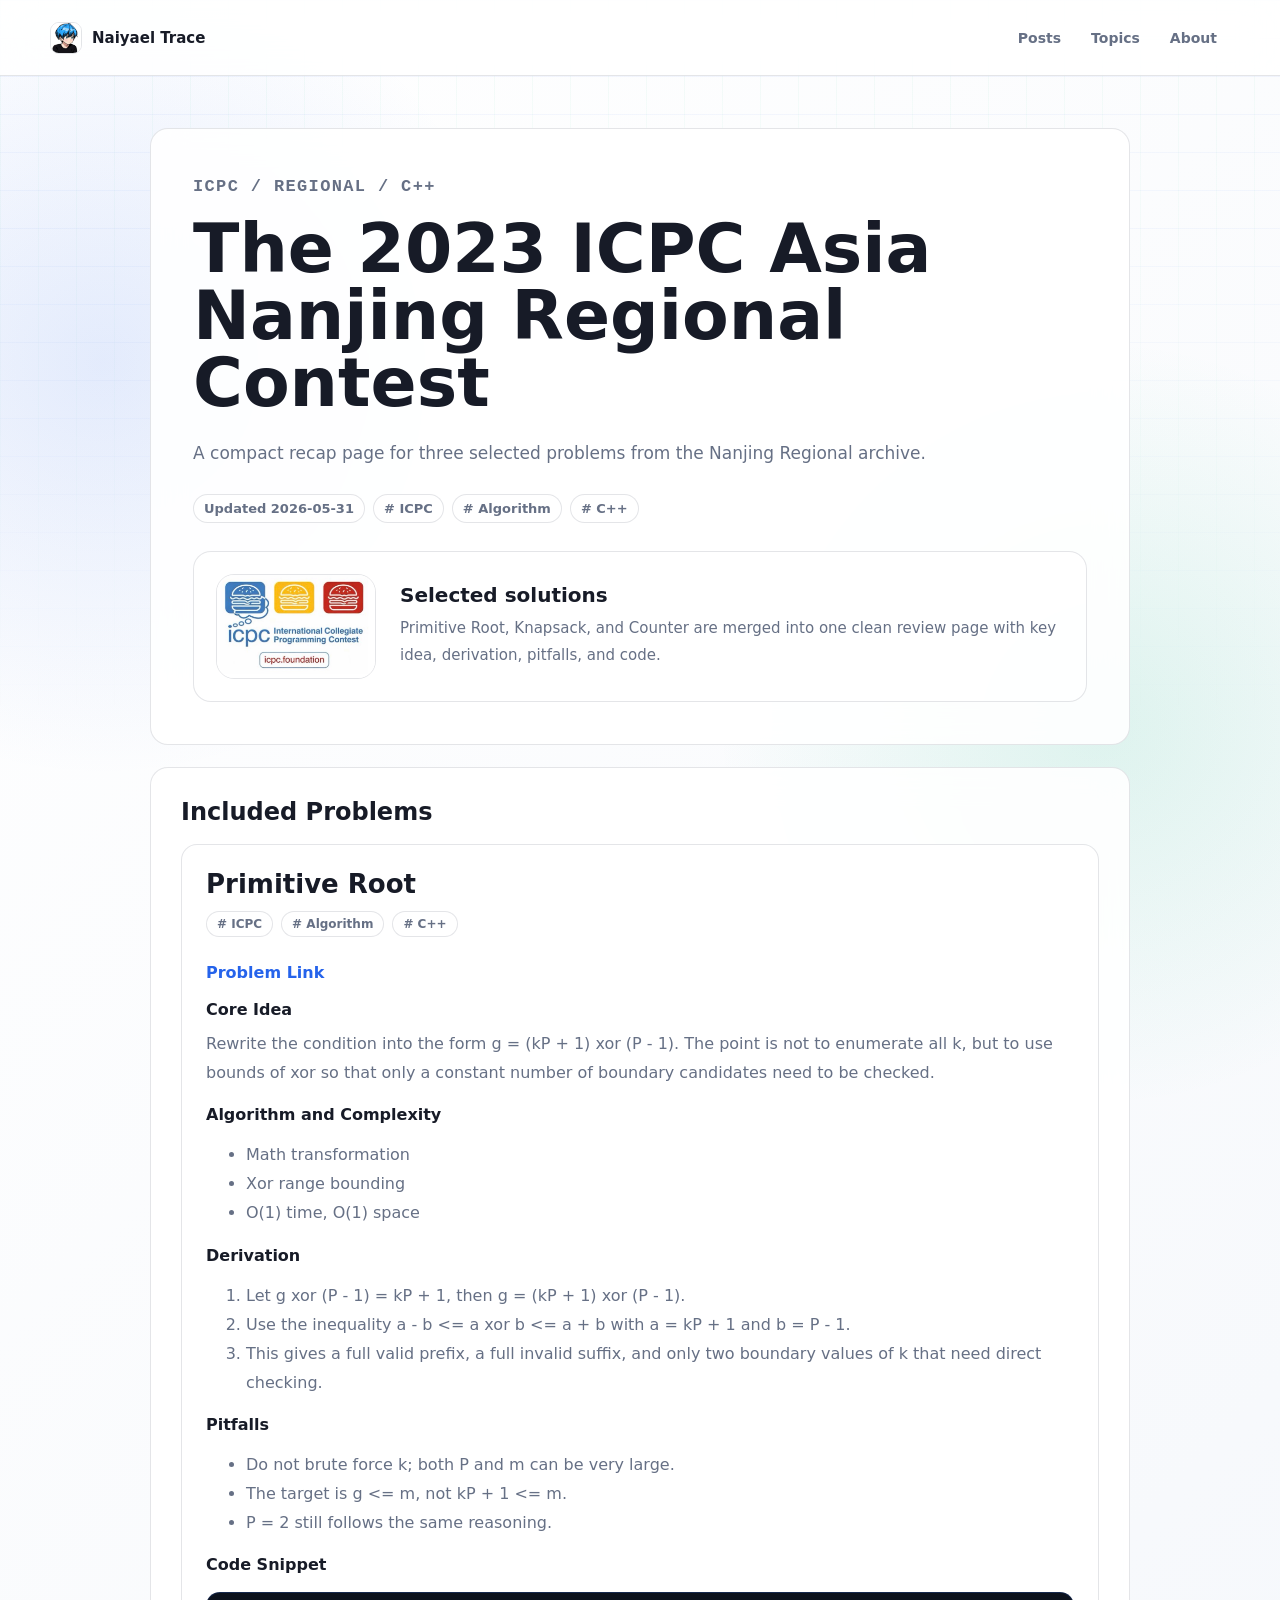
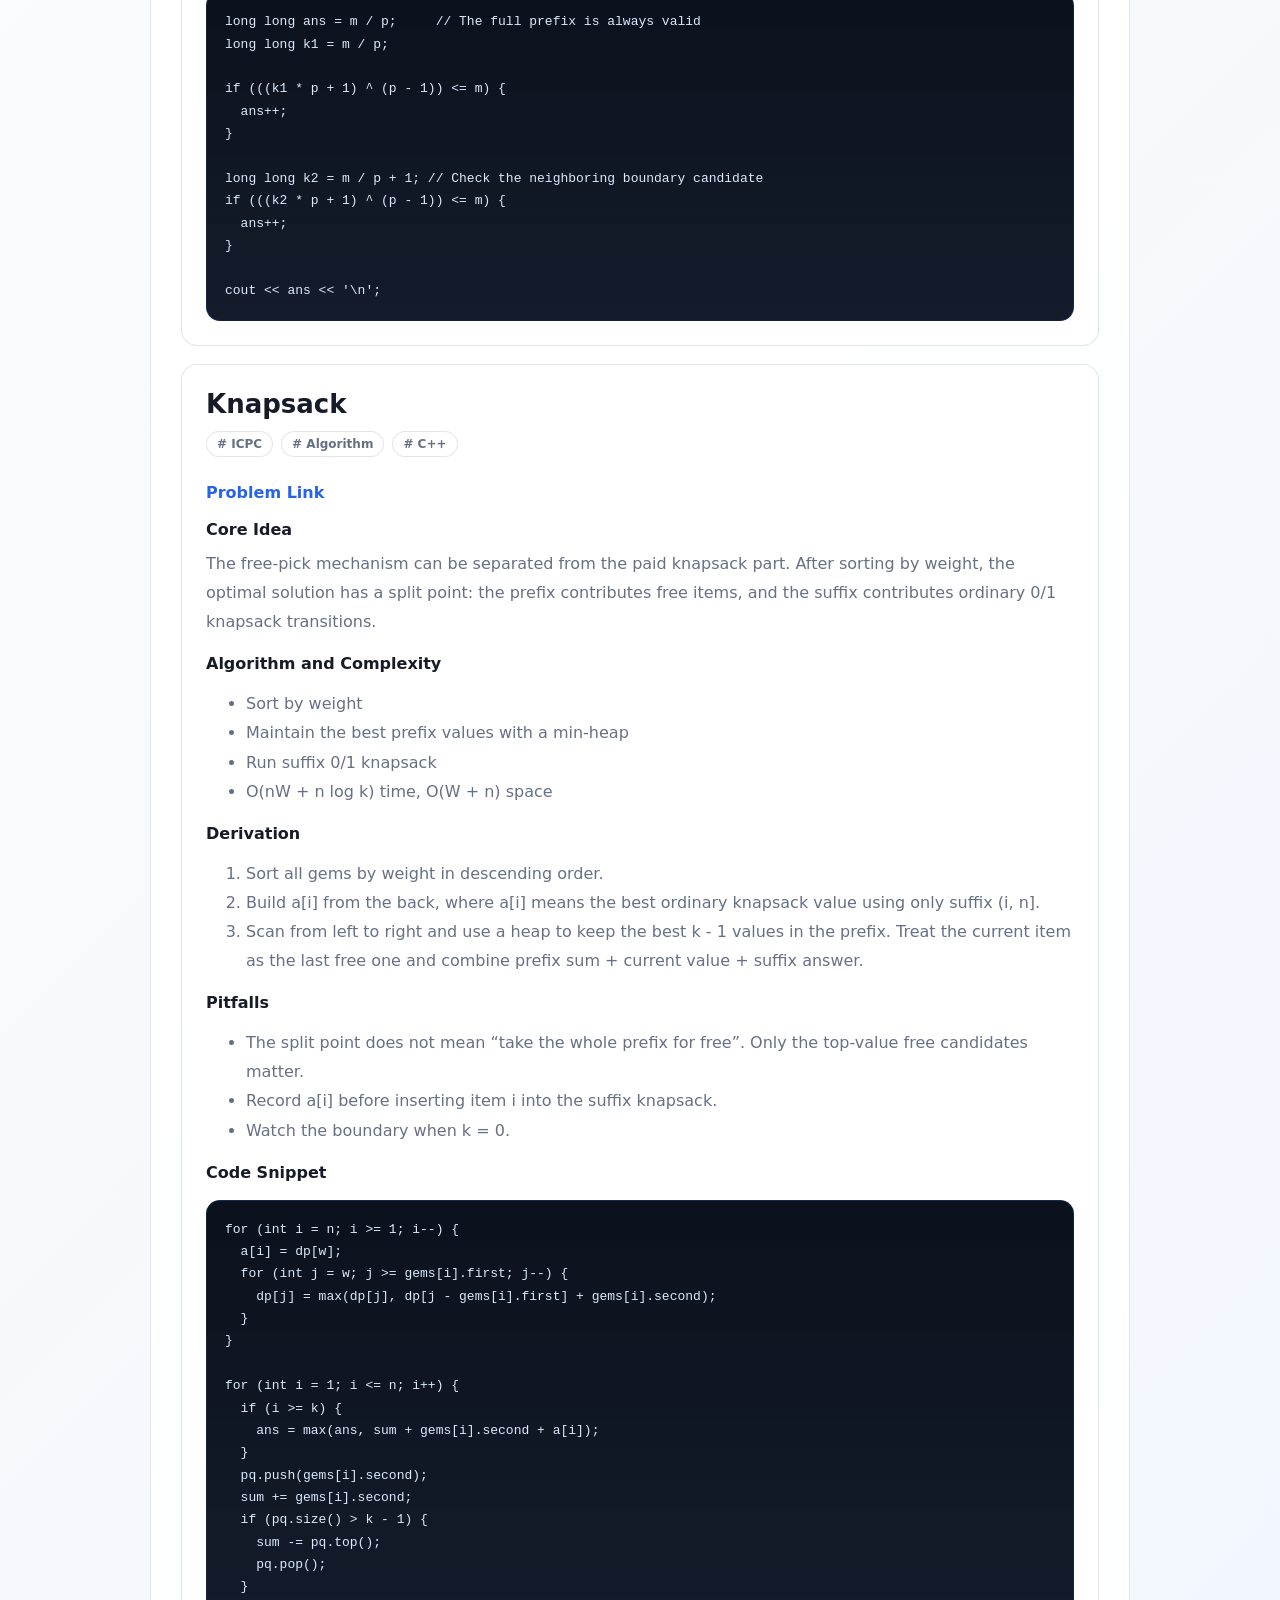
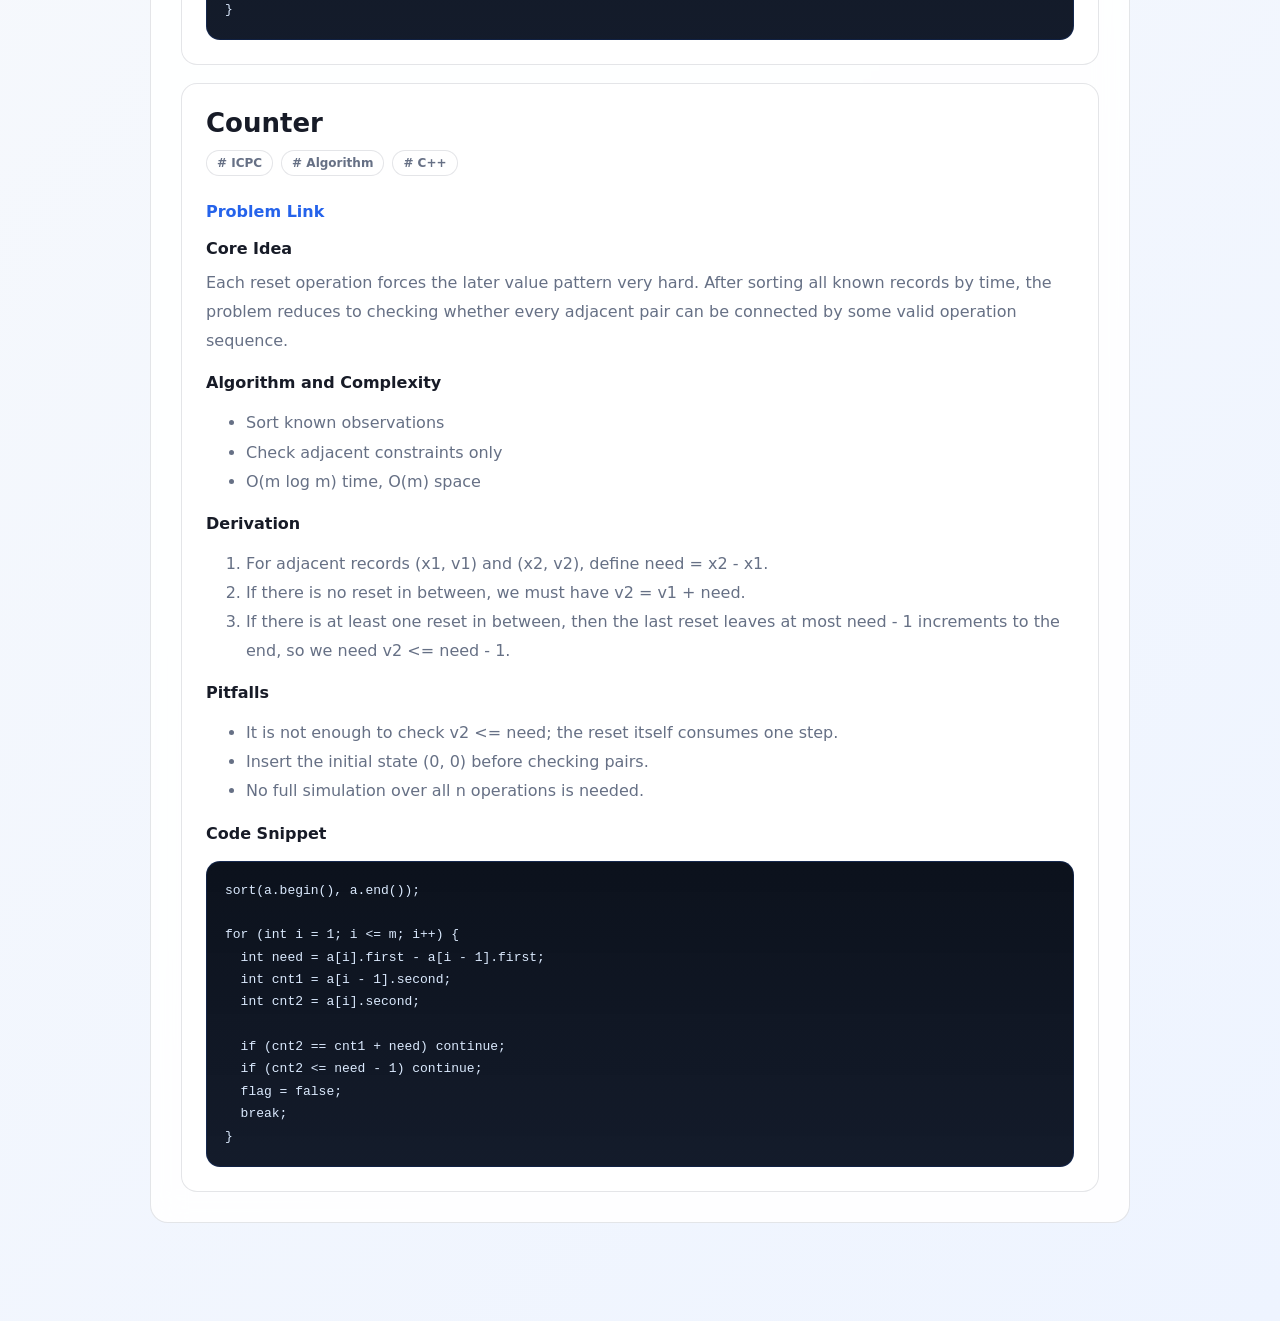
==== commit ed4e29bf: "The 2023 ICPC Asia Nanjing Regional Contest" ====
--- a/posts/2023-icpc-asia-nanjing-regional-contest.html
+++ b/posts/2023-icpc-asia-nanjing-regional-contest.html
@@ -5,7 +5,7 @@
     <meta name="viewport" content="width=device-width, initial-scale=1.0" />
     <meta
       name="description"
-      content="Notes for The 2023 ICPC Asia Nanjing Regional Contest, including Primitive Root, Knapsack, and Counter with C++ snippets."
+      content="Selected solutions for The 2023 ICPC Asia Nanjing Regional Contest, including Primitive Root, Knapsack, and Counter."
     />
     <title>The 2023 ICPC Asia Nanjing Regional Contest | Naiyael Trace</title>
     <link rel="icon" type="image/jpeg" href="../assets/icpc-burger.jpg" />
@@ -29,18 +29,18 @@
         <header class="article-hero">
           <p class="eyebrow">ICPC / REGIONAL / C++</p>
           <h1>The 2023 ICPC Asia Nanjing Regional Contest</h1>
-          <p>This page collects three problem notes from the 2023 Asia Nanjing Regional and keeps the model, derivation, pitfalls, and code snippet in one contest recap.</p>
+          <p>A compact recap page for three selected problems from the Nanjing Regional archive.</p>
           <div class="article-meta">
             <span>Updated 2026-05-31</span>
             <span># ICPC</span>
-            <span># ??</span>
+            <span># Algorithm</span>
             <span># C++</span>
           </div>
           <div class="article-banner">
             <img src="../assets/icpc-burger.jpg" alt="ICPC contest icon" />
             <div>
-              <strong>Regional contest notes</strong>
-              <p>Built from the Markdown files inside your archive and merged into a single article page for browsing and review.</p>
+              <strong>Selected solutions</strong>
+              <p>Primitive Root, Knapsack, and Counter are merged into one clean review page with key idea, derivation, pitfalls, and code.</p>
             </div>
           </div>
         </header>
@@ -52,129 +52,78 @@
               <h3>Primitive Root</h3>
               <div class="contest-meta">
                 <span># ICPC</span>
-                <span># ??</span>
+                <span># Algorithm</span>
                 <span># C++</span>
               </div>
               <a class="contest-link" href="https://codeforces.com/gym/104821/problem/C" target="_blank" rel="noreferrer">Problem Link</a>
-              <h4>核心思路</h4>
-              <p>把条件 $g \oplus (P-1) \equiv 1 \pmod P$ 改写后，可以把所有候选数表示成 $(kP+1)\oplus(P-1)$ 的形式。关键不在于枚举全部 $k$，而在于利用异或的值域夹逼，证明除了中间常数个 $k$ 之外，其余整段都可以直接整块计数。</p>
-              <h4>算法与数据结构</h4>
-              <p>- **主要算法**：数学变形 + 异或范围估计
-- **时间复杂度**：$O(1)$，每组数据只检查常数个候选
-- **空间复杂度**：$O(1)$</p>
-              <h4>核心推导 / 状态转移</h4>
-              <p>设</p>
-              <p>$$
-g \oplus (P-1) = kP + 1 \quad (k \ge 0)
-$$</p>
-              <p>由于异或是可逆的，因此：</p>
-              <p>$$
-g = (kP + 1) \oplus (P-1)
-$$</p>
-              <p>问题就变成统计有多少个 $k$ 满足：</p>
-              <p>$$
-(kP + 1) \oplus (P-1) \le m
-$$</p>
-              <p>这里用到异或的经典不等式：</p>
-              <p>$$
-a-b \le a \oplus b \le a+b
-$$</p>
-              <p>令 $a=kP+1,\ b=P-1$，则有：</p>
-              <p>$$
-(k-1)P + 2 \le (kP + 1) \oplus (P-1) \le (k+1)P
-$$</p>
-              <p>于是：</p>
-              <p>1. 当 $0 \le k \le \left\lfloor \dfrac{m}{P} \right\rfloor - 1$ 时，</p>
-              <p>$$
-(kP+1)\oplus(P-1) \le (k+1)P \le m
-$$</p>
-              <p>这些 $k$ 一定全部合法。</p>
-              <p>2. 当 $k \ge \left\lceil \dfrac{m}{P} \right\rceil + 1$ 时，</p>
-              <p>$$
-(kP+1)\oplus(P-1) \ge (k-1)P + 2 &gt; m
-$$</p>
-              <p>这些 $k$ 一定全部不合法。</p>
-              <p>所以真正不确定的只剩下中间常数个位置，代码只检查：</p>
-              <p>$$
-k=\left\lfloor \frac{m}{P} \right\rfloor,\quad \left\lfloor \frac{m}{P} \right\rfloor + 1
-$$</p>
-              <p>前面那整段合法解个数直接是：</p>
-              <p>$$
-\left\lfloor \frac{m}{P} \right\rfloor
-$$</p>
-              <h4>避坑指南 (Edge Cases)</h4>
-              <p>不要暴力枚举 $k$，因为 $P,m$ 都可达 $10^{18}$。
-这里统计的是 $g \le m$，不是 $kP+1 \le m$，二者不能直接等价。
-`P=2` 仍然适用这套推导，代码无需额外特判。</p>
-              <h4>核心代码片段</h4>
-              <pre><code>
-long long ans = m / p;     // 前面整段一定合法
+              <h4>Core Idea</h4>
+              <p>Rewrite the condition into the form <code>g = (kP + 1) xor (P - 1)</code>. The point is not to enumerate all <code>k</code>, but to use bounds of xor so that only a constant number of boundary candidates need to be checked.</p>
+              <h4>Algorithm and Complexity</h4>
+              <ul>
+                <li>Math transformation</li>
+                <li>Xor range bounding</li>
+                <li>O(1) time, O(1) space</li>
+              </ul>
+              <h4>Derivation</h4>
+              <ol>
+                <li>Let <code>g xor (P - 1) = kP + 1</code>, then <code>g = (kP + 1) xor (P - 1)</code>.</li>
+                <li>Use the inequality <code>a - b &lt;= a xor b &lt;= a + b</code> with <code>a = kP + 1</code> and <code>b = P - 1</code>.</li>
+                <li>This gives a full valid prefix, a full invalid suffix, and only two boundary values of <code>k</code> that need direct checking.</li>
+              </ol>
+              <h4>Pitfalls</h4>
+              <ul>
+                <li>Do not brute force <code>k</code>; both <code>P</code> and <code>m</code> can be very large.</li>
+                <li>The target is <code>g &lt;= m</code>, not <code>kP + 1 &lt;= m</code>.</li>
+                <li><code>P = 2</code> still follows the same reasoning.</li>
+              </ul>
+              <h4>Code Snippet</h4>
+              <pre><code>long long ans = m / p;     // The full prefix is always valid
 long long k1 = m / p;
 
 if (((k1 * p + 1) ^ (p - 1)) &lt;= m) {
   ans++;
 }
 
-long long k2 = m / p + 1; // 只需再检查相邻的常数个 k
+long long k2 = m / p + 1; // Check the neighboring boundary candidate
 if (((k2 * p + 1) ^ (p - 1)) &lt;= m) {
   ans++;
 }
 
-cout &lt;&lt; ans &lt;&lt; &#x27;\n&#x27;;
-              </code></pre>
+cout &lt;&lt; ans &lt;&lt; '\n';</code></pre>
             </article>
+
             <article class="contest-card">
               <h3>Knapsack</h3>
               <div class="contest-meta">
                 <span># ICPC</span>
-                <span># ??</span>
+                <span># Algorithm</span>
                 <span># C++</span>
               </div>
               <a class="contest-link" href="https://codeforces.com/gym/104821/problem/G" target="_blank" rel="noreferrer">Problem Link</a>
-              <h4>核心思路</h4>
-              <p>这题比普通背包多了一个“任选 $k$ 件免费拿”的机制。破题点在于先证明最优方案一定存在一个重量分界点：分界点左边负责挑免费物品，分界点右边负责正常做背包；于是原题被拆成“前缀维护前 $k$ 大价值”和“后缀做 $0/1$ 背包”两部分。</p>
-              <h4>算法与数据结构</h4>
-              <p>- **主要算法**：排序 + 优先队列维护前缀前 $k$ 大 + 后缀 $0/1$ 背包
-- **时间复杂度**：$O(nW + n \log k)$，后缀背包主导
-- **空间复杂度**：$O(W + n)$</p>
-              <h4>核心推导 / 状态转移</h4>
-              <p>先按重量 $w_i$ 从大到小排序。设某件物品 $a$ 被免费拿走，某件物品 $b$ 被付费买下，则必有：</p>
-              <p>$$
-w_a \ge w_b
-$$</p>
-              <p>否则交换二者的身份不会更差。</p>
-              <p>同时，若 $a$ 被免费拿走而 $b$ 完全没选，则必有：</p>
-              <p>$$
-v_a \ge v_b
-$$</p>
-              <p>否则把免费名额从 $a$ 换成 $b$ 更优。</p>
-              <p>由此推出：一定存在一个分界点 $M$，使得：</p>
-              <p>- 前缀 $[1,M]$ 中价值前 $k$ 大的物品被免费拿走
-- 后缀 $(M,n]$ 中的一部分物品按背包容量 $W$ 正常购买</p>
-              <p>### 1. 后缀背包</p>
-              <p>设 `dp[j]` 表示当前后缀中花费不超过 $j$ 时的最大总价值，则标准转移为：</p>
-              <p>$$
-dp[j] = \max(dp[j],\ dp[j-w_i] + v_i)
-$$</p>
-              <p>代码从后往前扫，记录：</p>
-              <p>$$
-a[i] = \text{仅使用后缀 }(i,n]\text{ 做背包时的最优值}
-$$</p>
-              <p>### 2. 前缀免费物品</p>
-              <p>若当前把第 $i$ 件视作“最后一件免费物品”，那么其余免费物品只能从前缀 $[1,i-1]$ 里选，并且应当取其中价值最大的 $k-1$ 件。用一个小根堆维护这 $k-1$ 大值之和 `sum` 即可。</p>
-              <p>因此以 $i$ 为最后免费物品时，答案候选为：</p>
-              <p>$$
-\text{sum} + v_i + a[i]
-$$</p>
-              <p>再额外补一个“所有选择都来自免费物品”的情况，也就是直接取全局前 $\min(k,n)$ 大价值。</p>
-              <h4>避坑指南 (Edge Cases)</h4>
-              <p>分界点不是“前缀全拿”，而是“前缀里只拿价值前 $k$ 大作为免费物品”。
-后缀背包数组 `a[i]` 必须在加入第 $i$ 件之前记录，否则会把本应免费拿的物品错误地放进付费背包里。
-`k=0` 时退化成普通 $0/1$ 背包，代码单独特判。</p>
-              <h4>核心代码片段</h4>
-              <pre><code>
-for (int i = n; i &gt;= 1; i--) {
-  a[i] = dp[w]; // 后缀 (i, n] 的最优背包值
+              <h4>Core Idea</h4>
+              <p>The free-pick mechanism can be separated from the paid knapsack part. After sorting by weight, the optimal solution has a split point: the prefix contributes free items, and the suffix contributes ordinary 0/1 knapsack transitions.</p>
+              <h4>Algorithm and Complexity</h4>
+              <ul>
+                <li>Sort by weight</li>
+                <li>Maintain the best prefix values with a min-heap</li>
+                <li>Run suffix 0/1 knapsack</li>
+                <li>O(nW + n log k) time, O(W + n) space</li>
+              </ul>
+              <h4>Derivation</h4>
+              <ol>
+                <li>Sort all gems by weight in descending order.</li>
+                <li>Build <code>a[i]</code> from the back, where <code>a[i]</code> means the best ordinary knapsack value using only suffix <code>(i, n]</code>.</li>
+                <li>Scan from left to right and use a heap to keep the best <code>k - 1</code> values in the prefix. Treat the current item as the last free one and combine prefix sum + current value + suffix answer.</li>
+              </ol>
+              <h4>Pitfalls</h4>
+              <ul>
+                <li>The split point does not mean “take the whole prefix for free”. Only the top-value free candidates matter.</li>
+                <li>Record <code>a[i]</code> before inserting item <code>i</code> into the suffix knapsack.</li>
+                <li>Watch the boundary when <code>k = 0</code>.</li>
+              </ul>
+              <h4>Code Snippet</h4>
+              <pre><code>for (int i = n; i &gt;= 1; i--) {
+  a[i] = dp[w];
   for (int j = w; j &gt;= gems[i].first; j--) {
     dp[j] = max(dp[j], dp[j - gems[i].first] + gems[i].second);
   }
@@ -190,77 +139,50 @@
     sum -= pq.top();
     pq.pop();
   }
-}
-              </code></pre>
+}</code></pre>
             </article>
+
             <article class="contest-card">
               <h3>Counter</h3>
               <div class="contest-meta">
                 <span># ICPC</span>
-                <span># ??</span>
+                <span># Algorithm</span>
                 <span># C++</span>
               </div>
               <a class="contest-link" href="https://codeforces.com/gym/104821/problem/I" target="_blank" rel="noreferrer">Problem Link</a>
-              <h4>核心思路</h4>
-              <p>一次 `c` 操作会把计数器直接清零，所以若在第 $a_i$ 次操作后数值为 $b_i$，那么最近一次清零的位置其实已经被这个条件强烈约束了。把所有已知条件按时间排序后，只需要逐段判断相邻两条记录之间是否存在合法操作序列。</p>
-              <h4>算法与数据结构</h4>
-              <p>- **主要算法**：排序 + 相邻约束判定
-- **时间复杂度**：$O(m \log m)$，主要是排序
-- **空间复杂度**：$O(m)$</p>
-              <h4>核心推导 / 状态转移</h4>
-              <p>设相邻两条已知条件为：</p>
-              <p>$$
-(x_1, v_1),\quad (x_2, v_2),\quad x_1 &lt; x_2
-$$</p>
-              <p>中间一共有：</p>
-              <p>$$
-\text{need} = x_2 - x_1
-$$</p>
-              <p>次操作。</p>
-              <p>从 $(x_1,v_1)$ 走到 $(x_2,v_2)$，只有两种可能：</p>
-              <p>### 1. 中间没有清零</p>
-              <p>那么只能一直按 `+`，因此必须满足：</p>
-              <p>$$
-v_2 = v_1 + \text{need}
-$$</p>
-              <p>### 2. 中间至少有一次清零</p>
-              <p>设最后一次清零发生在区间内部某一步，那么从那之后只能连续按 `+` 到结尾，因此结尾值只取决于“清零后剩了几步”。</p>
-              <p>因为最后一次清零不能发生在第 $x_2$ 步之后，所以最终值最多是：</p>
-              <p>$$
-\text{need} - 1
-$$</p>
-              <p>也就是说，只要：</p>
-              <p>$$
-v_2 \le \text{need} - 1
-$$</p>
-              <p>就总能把最后一次清零安排在第 $x_2 - v_2$ 步，从而构造出合法方案。</p>
-              <p>因此每一段只需检查：</p>
-              <p>$$
-v_2 = v_1 + \text{need}
-\quad \text{或} \quad
-v_2 \le \text{need} - 1
-$$</p>
-              <p>全部区间都合法，整组数据就合法。代码把初始状态 $(0,0)$ 也当作一条已知条件一起判。</p>
-              <h4>避坑指南 (Edge Cases)</h4>
-              <p>若只判断 `v_2 &lt;= need` 会错，因为一旦中间发生过清零，最后一次清零至少要占掉一步，所以最大只能到 `need - 1`。
-必须把初始状态 $(0,0)$ 插进去，否则第一段约束会漏判。
-题目里的总操作次数 $n$ 很大，但判定只依赖已知条件之间的相对关系，不需要真的模拟长度为 $n$ 的序列。</p>
-              <h4>核心代码片段</h4>
-              <pre><code>
-sort(a.begin(), a.end());
+              <h4>Core Idea</h4>
+              <p>Each reset operation forces the later value pattern very hard. After sorting all known records by time, the problem reduces to checking whether every adjacent pair can be connected by some valid operation sequence.</p>
+              <h4>Algorithm and Complexity</h4>
+              <ul>
+                <li>Sort known observations</li>
+                <li>Check adjacent constraints only</li>
+                <li>O(m log m) time, O(m) space</li>
+              </ul>
+              <h4>Derivation</h4>
+              <ol>
+                <li>For adjacent records <code>(x1, v1)</code> and <code>(x2, v2)</code>, define <code>need = x2 - x1</code>.</li>
+                <li>If there is no reset in between, we must have <code>v2 = v1 + need</code>.</li>
+                <li>If there is at least one reset in between, then the last reset leaves at most <code>need - 1</code> increments to the end, so we need <code>v2 &lt;= need - 1</code>.</li>
+              </ol>
+              <h4>Pitfalls</h4>
+              <ul>
+                <li>It is not enough to check <code>v2 &lt;= need</code>; the reset itself consumes one step.</li>
+                <li>Insert the initial state <code>(0, 0)</code> before checking pairs.</li>
+                <li>No full simulation over all <code>n</code> operations is needed.</li>
+              </ul>
+              <h4>Code Snippet</h4>
+              <pre><code>sort(a.begin(), a.end());
 
 for (int i = 1; i &lt;= m; i++) {
   int need = a[i].first - a[i - 1].first;
   int cnt1 = a[i - 1].second;
   int cnt2 = a[i].second;
 
-  if (cnt2 == cnt1 + need) continue;   // 中间没有清零
-  if (cnt2 &lt;= need - 1) continue;      // 中间至少一次清零
-
+  if (cnt2 == cnt1 + need) continue;
+  if (cnt2 &lt;= need - 1) continue;
   flag = false;
   break;
-}
-              </code></pre>
+}</code></pre>
             </article>
           </div>
         </section>
